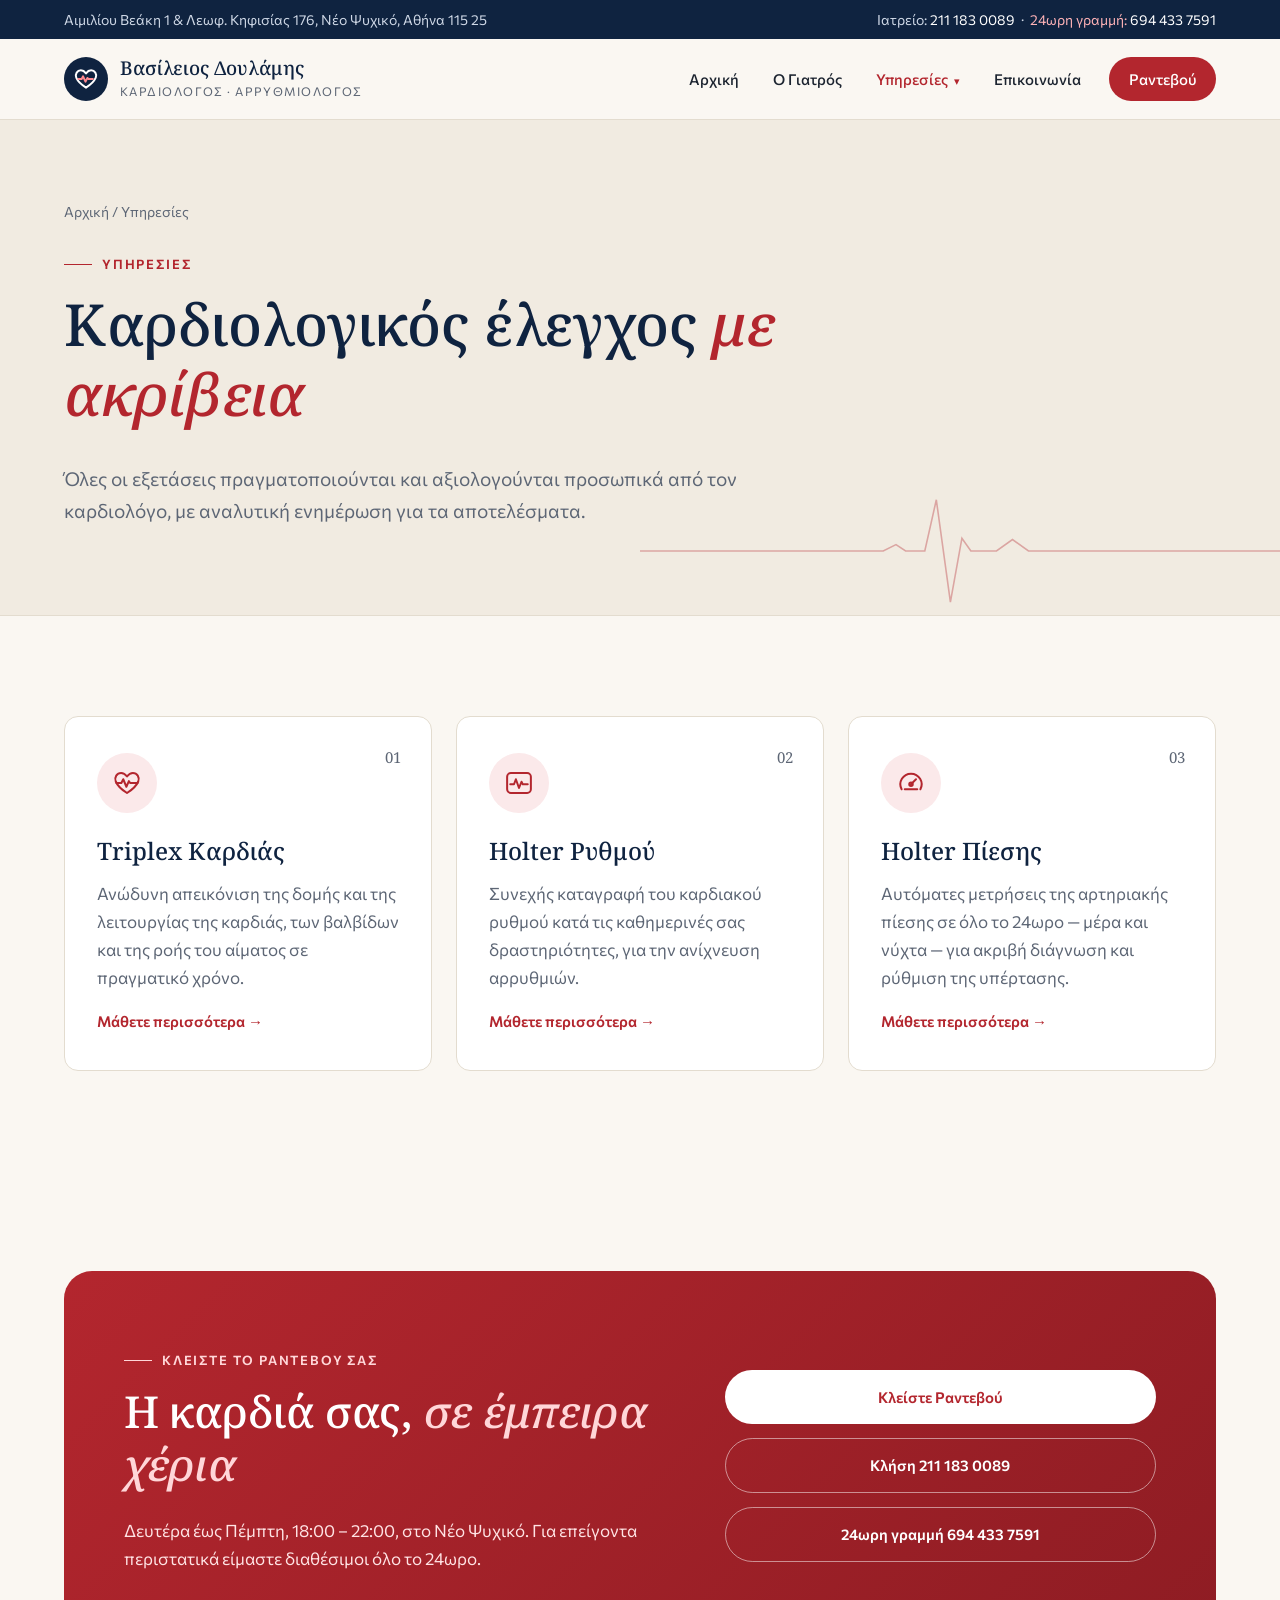
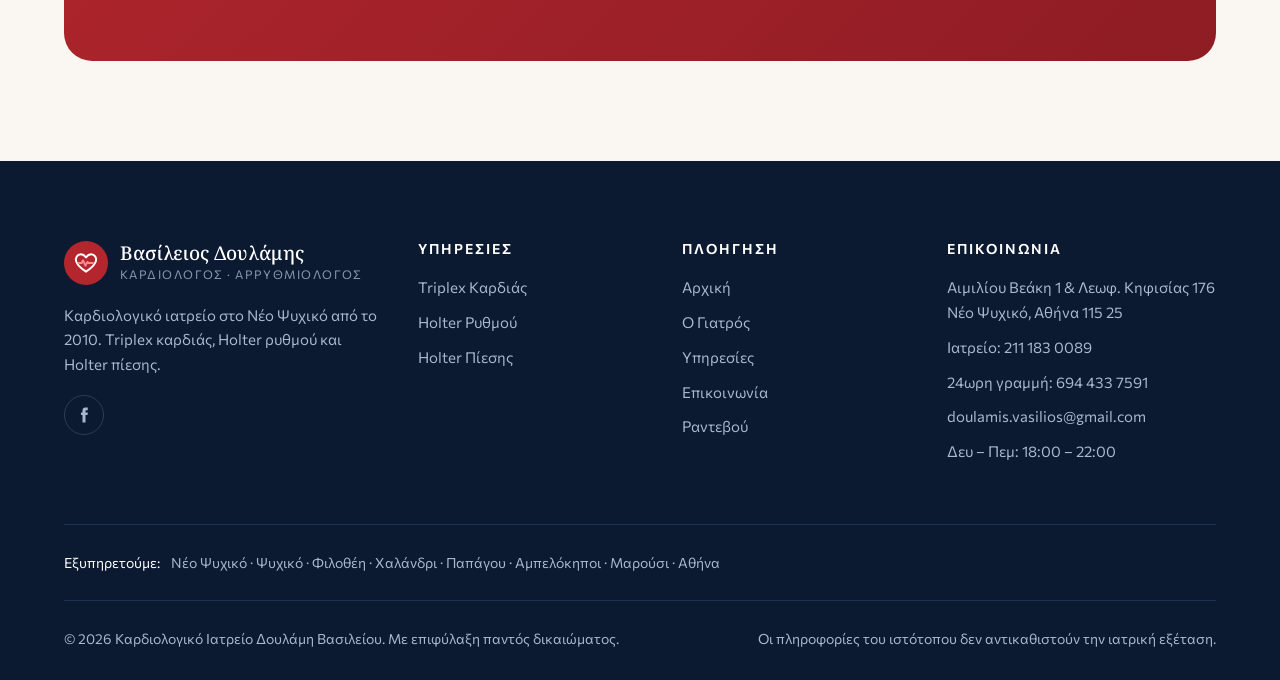
==== ypiresies/index.html @ 488b2be8 "Initial website for Καρδιολογικό Ιατρείο Δουλάμη Βασιλείου Static multi-page site: home, doctor, ser" ====
<!doctype html>
<html lang="el">
<head>
<meta charset="utf-8">
<meta name="viewport" content="width=device-width, initial-scale=1">
<title>Υπηρεσίες | Triplex Καρδιάς, Holter Ρυθμού & Πίεσης – Νέο Ψυχικό</title>
<meta name="description" content="Καρδιολογικές εξετάσεις στο Νέο Ψυχικό: triplex καρδιάς, Holter ρυθμού 24ώρου και Holter αρτηριακής πίεσης.">
<meta property="og:title" content="Υπηρεσίες | Triplex Καρδιάς, Holter Ρυθμού & Πίεσης – Νέο Ψυχικό">
<meta property="og:description" content="Καρδιολογικές εξετάσεις στο Νέο Ψυχικό: triplex καρδιάς, Holter ρυθμού 24ώρου και Holter αρτηριακής πίεσης.">
<meta name="theme-color" content="#0f2340">
<link rel="icon" href="data:image/svg+xml,%3Csvg xmlns='http://www.w3.org/2000/svg' viewBox='0 0 24 24'%3E%3Ccircle cx='12' cy='12' r='12' fill='%230f2340'/%3E%3Cpath d='M12 18s-5.5-3.4-7-7.2C4 8.2 5.7 5.5 8.3 5.5c1.6 0 2.7.9 3.7 2.2 1-1.3 2.1-2.2 3.7-2.2 2.6 0 4.3 2.7 3.3 5.3-1.5 3.8-7 7.2-7 7.2z' fill='%23b3262e'/%3E%3C/svg%3E">
<link rel="preconnect" href="https://fonts.googleapis.com">
<link rel="preconnect" href="https://fonts.gstatic.com" crossorigin>
<link href="https://fonts.googleapis.com/css2?family=Commissioner:wght@400;500;600&family=Noto+Serif:ital,wght@0,400;0,500;1,400;1,500&display=swap" rel="stylesheet">
<link rel="stylesheet" href="../css/style.css">
<script type="application/ld+json">
{"@context":"https://schema.org","@type":"Physician","name":"Καρδιολογικό Ιατρείο Δουλάμη Βασιλείου","medicalSpecialty":"Cardiovascular","telephone":"+302111830089","email":"doulamis.vasilios@gmail.com","address":{"@type":"PostalAddress","streetAddress":"Αιμιλίου Βεάκη 1 & Λεωφ. Κηφισίας 176","addressLocality":"Νέο Ψυχικό","postalCode":"11525","addressCountry":"GR"},"openingHours":"Mo-Th 18:00-22:00"}
</script>
</head><body>
<a class="skip-link" href="#main">Μετάβαση στο περιεχόμενο</a>
<div class="topbar">
  <div class="container">
    <span class="hide-sm">Αιμιλίου Βεάκη 1 & Λεωφ. Κηφισίας 176, Νέο Ψυχικό, Αθήνα 115 25</span>
    <span>Ιατρείο: <a href="tel:+302111830089">211 183 0089</a> &nbsp;·&nbsp; <span class="urgent">24ωρη γραμμή:</span> <a href="tel:+306944337591">694 433 7591</a></span>
  </div>
</div>
<header class="site-header">
  <div class="container">
    <a class="logo" href="../index.html" aria-label="Αρχική">
      <span class="logo-mark"><svg viewBox="0 0 24 24" fill="none" stroke="#fff" stroke-width="1.8" stroke-linecap="round" stroke-linejoin="round"><path d="M12 20s-7-4.4-9-9.2C1.7 7.4 3.9 4 7.3 4c2 0 3.4 1.1 4.7 2.8C13.3 5.1 14.7 4 16.7 4c3.4 0 5.6 3.4 4.3 6.8C19 15.6 12 20 12 20z"/><path d="M5 12h3l1.3-2.5 2.2 5 1.8-3.5 1 1h4" stroke="#ff8a90"/></svg></span>
      <span class="logo-text"><strong>Βασίλειος Δουλάμης</strong><span>Καρδιολόγος · Αρρυθμιολόγος</span></span>
    </a>
    <button class="nav-toggle" aria-label="Μενού" aria-expanded="false" aria-controls="main-nav"><span></span><span></span><span></span></button>
    <nav class="main-nav" id="main-nav" aria-label="Κύριο μενού">
      <ul>
        <li><a href="../index.html">Αρχική</a></li>
        <li><a href="../o-giatros.html">Ο Γιατρός</a></li>
        <li class="has-dropdown"><a href="../ypiresies/index.html" aria-current="page">Υπηρεσίες</a>
          <ul class="dropdown">
<li><a href="../ypiresies/triplex-kardias.html">Triplex Καρδιάς</a></li>
<li><a href="../ypiresies/holter-rythmou.html">Holter Ρυθμού</a></li>
<li><a href="../ypiresies/holter-piesis.html">Holter Πίεσης</a></li>
          </ul>
        </li>
        <li><a href="../epikoinonia.html">Επικοινωνία</a></li>
        <li><a class="nav-cta" href="../epikoinonia.html#booking">Ραντεβού</a></li>
      </ul>
    </nav>
  </div>
</header>
<main id="main">

<section class="page-hero">
  <svg class="ecg-bg" viewBox="0 0 1200 200" preserveAspectRatio="none" aria-hidden="true"><path d="M0 100 H380 l20 -10 l15 10 h30 l18 -80 l22 160 l18 -100 l14 20 h40 l25 -18 l25 18 H1200" fill="none" stroke="#b3262e" stroke-width="2.5"/></svg>
  <div class="container">
    <div class="breadcrumb"><a href="../index.html">Αρχική</a> / Υπηρεσίες</div>
    <span class="eyebrow">Υπηρεσίες</span>
    <h1>Καρδιολογικός έλεγχος <em>με ακρίβεια</em></h1>
    <p>Όλες οι εξετάσεις πραγματοποιούνται και αξιολογούνται προσωπικά από τον καρδιολόγο, με αναλυτική ενημέρωση για τα αποτελέσματα.</p>
  </div>
</section>
<section class="section">
  <div class="container">
    <div class="cards">
      <a class="card reveal" href="../ypiresies/triplex-kardias.html">
        <span class="num">01</span>
        <span class="icon"><svg viewBox="0 0 24 24" fill="none" stroke="#b3262e" stroke-width="1.6" stroke-linecap="round" stroke-linejoin="round"><path d="M12 20s-7-4.4-9-9.2C1.7 7.4 3.9 4 7.3 4c2 0 3.4 1.1 4.7 2.8C13.3 5.1 14.7 4 16.7 4c3.4 0 5.6 3.4 4.3 6.8C19 15.6 12 20 12 20z"/><path d="M3.5 12h4l1.5-3 2.5 6 2-4.5 1 1.5h6"/></svg></span>
        <h3>Triplex Καρδιάς</h3>
        <p>Ανώδυνη απεικόνιση της δομής και της λειτουργίας της καρδιάς, των βαλβίδων και της ροής του αίματος σε πραγματικό χρόνο.</p>
        <span class="more">Μάθετε περισσότερα →</span>
      </a>
      <a class="card reveal" href="../ypiresies/holter-rythmou.html">
        <span class="num">02</span>
        <span class="icon"><svg viewBox="0 0 24 24" fill="none" stroke="#b3262e" stroke-width="1.6" stroke-linecap="round" stroke-linejoin="round"><rect x="2.5" y="4" width="19" height="16" rx="3"/><path d="M5 13h3l1.5-4 2.5 7 2-5 1 2h4"/></svg></span>
        <h3>Holter Ρυθμού</h3>
        <p>Συνεχής καταγραφή του καρδιακού ρυθμού κατά τις καθημερινές σας δραστηριότητες, για την ανίχνευση αρρυθμιών.</p>
        <span class="more">Μάθετε περισσότερα →</span>
      </a>
      <a class="card reveal" href="../ypiresies/holter-piesis.html">
        <span class="num">03</span>
        <span class="icon"><svg viewBox="0 0 24 24" fill="none" stroke="#b3262e" stroke-width="1.6" stroke-linecap="round" stroke-linejoin="round"><path d="M4.5 17a8.5 8.5 0 1 1 15 0"/><path d="M12 13l4-4"/><circle cx="12" cy="13" r="1.4"/><path d="M7 17h10"/></svg></span>
        <h3>Holter Πίεσης</h3>
        <p>Αυτόματες μετρήσεις της αρτηριακής πίεσης σε όλο το 24ωρο — μέρα και νύχτα — για ακριβή διάγνωση και ρύθμιση της υπέρτασης.</p>
        <span class="more">Μάθετε περισσότερα →</span>
      </a>
    </div>
  </div>
</section>

<section class="cta">
  <div class="container">
    <div class="cta-box reveal">
      <div>
        <span class="eyebrow">Κλείστε το ραντεβού σας</span>
        <h2>Η καρδιά σας, <em>σε έμπειρα χέρια</em></h2>
        <p>Δευτέρα έως Πέμπτη, 18:00 – 22:00, στο Νέο Ψυχικό. Για επείγοντα περιστατικά είμαστε διαθέσιμοι όλο το 24ωρο.</p>
      </div>
      <div class="cta-actions">
        <a class="btn btn-primary" href="../epikoinonia.html#booking">Κλείστε Ραντεβού</a>
        <a class="btn btn-light" href="tel:+302111830089">Κλήση 211 183 0089</a>
        <a class="btn btn-light" href="tel:+306944337591">24ωρη γραμμή 694 433 7591</a>
      </div>
    </div>
  </div>
</section>
</main>
<footer class="site-footer">
  <div class="container">
    <div class="footer-grid">
      <div>
        <a class="logo" href="../index.html">
          <span class="logo-mark"><svg viewBox="0 0 24 24" fill="none" stroke="#fff" stroke-width="1.8" stroke-linecap="round" stroke-linejoin="round"><path d="M12 20s-7-4.4-9-9.2C1.7 7.4 3.9 4 7.3 4c2 0 3.4 1.1 4.7 2.8C13.3 5.1 14.7 4 16.7 4c3.4 0 5.6 3.4 4.3 6.8C19 15.6 12 20 12 20z"/><path d="M5 12h3l1.3-2.5 2.2 5 1.8-3.5 1 1h4" stroke="#ff8a90"/></svg></span>
          <span class="logo-text"><strong>Βασίλειος Δουλάμης</strong><span>Καρδιολόγος · Αρρυθμιολόγος</span></span>
        </a>
        <p class="footer-about">Καρδιολογικό ιατρείο στο Νέο Ψυχικό από το 2010. Triplex καρδιάς, Holter ρυθμού και Holter πίεσης.</p>
        <div class="social"><a href="https://www.facebook.com/search/top?q=%CE%94%CE%9F%CE%A5%CE%9B%CE%91%CE%9C%CE%97%CE%A3%20%CE%92%CE%91%CE%A3%CE%99%CE%9B%CE%95%CE%99%CE%9F%CE%A3" target="_blank" rel="noopener" aria-label="Facebook"><svg width="18" height="18" viewBox="0 0 24 24" fill="currentColor"><path d="M14 8.5V6.8c0-.8.5-1 .9-1H17V2h-3c-3.3 0-4 2.4-4 4v2.5H8V12h2v10h4V12h2.7l.4-3.5H14z"/></svg></a></div>
      </div>
      <div>
        <h4>Υπηρεσίες</h4>
        <ul><li><a href="../ypiresies/triplex-kardias.html">Triplex Καρδιάς</a></li>
<li><a href="../ypiresies/holter-rythmou.html">Holter Ρυθμού</a></li>
<li><a href="../ypiresies/holter-piesis.html">Holter Πίεσης</a></li></ul>
      </div>
      <div>
        <h4>Πλοήγηση</h4>
        <ul>
          <li><a href="../index.html">Αρχική</a></li>
          <li><a href="../o-giatros.html">Ο Γιατρός</a></li>
          <li><a href="../ypiresies/index.html">Υπηρεσίες</a></li>
          <li><a href="../epikoinonia.html">Επικοινωνία</a></li>
          <li><a href="../epikoinonia.html#booking">Ραντεβού</a></li>
        </ul>
      </div>
      <div>
        <h4>Επικοινωνία</h4>
        <ul>
          <li>Αιμιλίου Βεάκη 1 & Λεωφ. Κηφισίας 176<br>Νέο Ψυχικό, Αθήνα 115 25</li>
          <li><a href="tel:+302111830089">Ιατρείο: 211 183 0089</a></li>
          <li><a href="tel:+306944337591">24ωρη γραμμή: 694 433 7591</a></li>
          <li><a href="mailto:doulamis.vasilios@gmail.com">doulamis.vasilios@gmail.com</a></li>
          <li>Δευ – Πεμ: 18:00 – 22:00</li>
        </ul>
      </div>
    </div>
    <div class="areas"><span>Εξυπηρετούμε:</span> Νέο Ψυχικό · Ψυχικό · Φιλοθέη · Χαλάνδρι · Παπάγου · Αμπελόκηποι · Μαρούσι · Αθήνα</div>
    <div class="footer-bottom">
      <span>© <span data-year>2026</span> Καρδιολογικό Ιατρείο Δουλάμη Βασιλείου. Με επιφύλαξη παντός δικαιώματος.</span>
      <span>Οι πληροφορίες του ιστότοπου δεν αντικαθιστούν την ιατρική εξέταση.</span>
    </div>
  </div>
</footer>
<a class="fab-call" href="tel:+302111830089" aria-label="Κλήση στο ιατρείο"><svg width="20" height="20" viewBox="0 0 24 24" fill="none" stroke="#ffffff" stroke-width="1.8" stroke-linecap="round" stroke-linejoin="round"><path d="M22 16.9v3a2 2 0 0 1-2.2 2 19.8 19.8 0 0 1-8.6-3.1 19.5 19.5 0 0 1-6-6A19.8 19.8 0 0 1 2.1 4.2 2 2 0 0 1 4.1 2h3a2 2 0 0 1 2 1.7c.1 1 .4 1.9.7 2.8a2 2 0 0 1-.5 2.1L8 9.9a16 16 0 0 0 6 6l1.3-1.3a2 2 0 0 1 2.1-.4c.9.3 1.8.6 2.8.7a2 2 0 0 1 1.7 2z"/></svg></a>
<script src="../js/main.js"></script>
</body>
</html>
---- css/style.css ----
/* ===== Καρδιολογικό Ιατρείο Δουλάμη Βασιλείου ===== */
:root {
  --navy: #0f2340;
  --navy-2: #1a3358;
  --red: #b3262e;
  --red-dark: #8e1c23;
  --cream: #faf7f2;
  --sand: #f1ebe1;
  --ink: #1c2430;
  --muted: #5d6675;
  --line: #e3dccf;
  --white: #ffffff;
  --radius: 14px;
  --shadow: 0 10px 30px rgba(15, 35, 64, .08);
  --serif: "Noto Serif", Georgia, serif;
  --sans: "Commissioner", "Helvetica Neue", Arial, sans-serif;
  --max: 1200px;
}

*, *::before, *::after { box-sizing: border-box; }
html { scroll-behavior: smooth; }
body {
  margin: 0;
  font-family: var(--sans);
  font-size: 17px;
  line-height: 1.65;
  color: var(--ink);
  background: var(--cream);
  -webkit-font-smoothing: antialiased;
}
img { max-width: 100%; display: block; }
a { color: inherit; }
h1, h2, h3, h4 { font-family: var(--serif); font-weight: 500; line-height: 1.2; margin: 0 0 .6em; color: var(--navy); }
h1 em, h2 em, h3 em { color: var(--red); font-style: italic; }
p { margin: 0 0 1em; }

.container { width: 100%; max-width: var(--max); margin: 0 auto; padding: 0 24px; }
.skip-link { position: absolute; left: -999px; top: 0; background: var(--navy); color: #fff; padding: 10px 16px; z-index: 1000; }
.skip-link:focus { left: 10px; top: 10px; }

.eyebrow {
  display: inline-flex; align-items: center; gap: 10px;
  font-size: 13px; letter-spacing: .14em; text-transform: uppercase;
  color: var(--red); font-weight: 600; margin-bottom: 14px;
}
.eyebrow::before { content: ""; width: 28px; height: 1px; background: currentColor; }

/* ===== Buttons ===== */
.btn {
  display: inline-flex; align-items: center; justify-content: center; gap: 8px;
  padding: 14px 26px; border-radius: 999px; font-weight: 600; font-size: 15px;
  text-decoration: none; border: 1.5px solid transparent; cursor: pointer;
  transition: background .2s, color .2s, border-color .2s, transform .2s;
  font-family: var(--sans);
}
.btn:hover { transform: translateY(-2px); }
.btn-primary { background: var(--red); color: #fff; }
.btn-primary:hover { background: var(--red-dark); }
.btn-outline { border-color: var(--navy); color: var(--navy); background: transparent; }
.btn-outline:hover { background: var(--navy); color: #fff; }
.btn-light { border-color: rgba(255,255,255,.5); color: #fff; }
.btn-light:hover { background: #fff; color: var(--navy); }

/* ===== Header ===== */
.topbar { background: var(--navy); color: #cfd8e6; font-size: 14px; }
.topbar .container { display: flex; justify-content: space-between; gap: 16px; padding-top: 8px; padding-bottom: 8px; flex-wrap: wrap; }
.topbar a { text-decoration: none; color: #fff; }
.topbar .urgent { color: #ffb3b7; }

.site-header {
  position: sticky; top: 0; z-index: 100;
  background: rgba(250, 247, 242, .94);
  backdrop-filter: blur(10px);
  border-bottom: 1px solid var(--line);
}
.site-header .container { display: flex; align-items: center; justify-content: space-between; height: 80px; }
.logo { display: flex; align-items: center; gap: 12px; text-decoration: none; }
.logo-mark {
  width: 44px; height: 44px; border-radius: 50%;
  background: var(--navy); display: grid; place-items: center; flex-shrink: 0;
}
.logo-mark svg { width: 26px; height: 26px; }
.logo-text { line-height: 1.15; }
.logo-text strong { display: block; font-family: var(--serif); font-weight: 500; font-size: 19px; color: var(--navy); }
.logo-text span { font-size: 12px; letter-spacing: .12em; text-transform: uppercase; color: var(--muted); }

.main-nav ul { list-style: none; margin: 0; padding: 0; display: flex; align-items: center; gap: 6px; }
.main-nav a {
  display: block; padding: 10px 14px; text-decoration: none; font-weight: 500; font-size: 15px;
  color: var(--ink); border-radius: 8px;
}
.main-nav a:hover, .main-nav a[aria-current="page"] { color: var(--red); }
.main-nav .nav-cta { background: var(--red); color: #fff; border-radius: 999px; padding: 10px 20px; margin-left: 8px; }
.main-nav .nav-cta:hover { background: var(--red-dark); color: #fff; }

.has-dropdown { position: relative; }
.has-dropdown > a::after { content: "▾"; font-size: 11px; margin-left: 6px; }
.dropdown {
  position: absolute; top: 100%; left: 0; min-width: 270px;
  background: #fff; border: 1px solid var(--line); border-radius: var(--radius);
  box-shadow: var(--shadow); padding: 8px !important;
  display: block !important;
  opacity: 0; visibility: hidden; transform: translateY(8px);
  transition: opacity .2s, transform .2s, visibility .2s;
}
.has-dropdown:hover .dropdown, .has-dropdown:focus-within .dropdown { opacity: 1; visibility: visible; transform: none; }
.dropdown a { padding: 10px 14px; }
.dropdown a:hover { background: var(--sand); }

.nav-toggle { display: none; background: none; border: 0; padding: 8px; cursor: pointer; }
.nav-toggle span { display: block; width: 26px; height: 2px; background: var(--navy); margin: 6px 0; transition: transform .25s, opacity .25s; }
.nav-open .nav-toggle span:nth-child(1) { transform: translateY(8px) rotate(45deg); }
.nav-open .nav-toggle span:nth-child(2) { opacity: 0; }
.nav-open .nav-toggle span:nth-child(3) { transform: translateY(-8px) rotate(-45deg); }

/* ===== Hero ===== */
.hero { position: relative; padding: 90px 0 100px; overflow: hidden; }
.hero .container { display: grid; grid-template-columns: 1.1fr .9fr; gap: 60px; align-items: center; }
.hero h1 { font-size: clamp(38px, 5.2vw, 64px); }
.hero .lead { font-size: 19px; color: var(--muted); max-width: 540px; margin-bottom: 32px; }
.hero-actions { display: flex; gap: 14px; flex-wrap: wrap; }
.hero-stats { display: flex; gap: 40px; margin-top: 48px; padding-top: 28px; border-top: 1px solid var(--line); flex-wrap: wrap; }
.hero-stats strong { display: block; font-family: var(--serif); font-size: 34px; color: var(--navy); font-weight: 500; }
.hero-stats span { font-size: 14px; color: var(--muted); }
.hero-visual { position: relative; }
.hero-visual .ecg-bg { position: absolute; left: -40%; right: -20%; top: 50%; transform: translateY(-50%); opacity: .5; z-index: 0; }

/* Photo placeholder (until real photos arrive) */
.photo {
  position: relative; z-index: 1;
  aspect-ratio: 4 / 5; border-radius: 200px 200px var(--radius) var(--radius);
  background: linear-gradient(160deg, var(--navy-2), var(--navy));
  display: grid; place-items: center; overflow: hidden; box-shadow: var(--shadow);
}
.photo img { width: 100%; height: 100%; object-fit: cover; }
.photo .monogram { font-family: var(--serif); font-size: 96px; color: rgba(255,255,255,.9); font-style: italic; }
.photo .ph-note { position: absolute; bottom: 18px; left: 0; right: 0; text-align: center; font-size: 12px; color: rgba(255,255,255,.55); letter-spacing: .1em; text-transform: uppercase; }
.photo-badge {
  position: absolute; z-index: 2; bottom: 30px; left: -30px;
  background: #fff; border-radius: var(--radius); padding: 16px 20px; box-shadow: var(--shadow);
  display: flex; gap: 12px; align-items: center; max-width: 260px;
}
.photo-badge .dot { width: 42px; height: 42px; border-radius: 50%; background: #fbe9ea; display: grid; place-items: center; flex-shrink: 0; }
.photo-badge strong { display: block; font-size: 15px; color: var(--navy); }
.photo-badge span { font-size: 13px; color: var(--muted); }

/* ===== Ticker ===== */
.ticker { background: var(--navy); color: #fff; overflow: hidden; padding: 18px 0; }
.ticker-track { display: flex; gap: 48px; width: max-content; animation: ticker 35s linear infinite; }
.ticker-track span { font-family: var(--serif); font-style: italic; font-size: 20px; white-space: nowrap; display: flex; align-items: center; gap: 48px; }
.ticker-track span::after { content: "♥"; color: var(--red); font-style: normal; font-size: 14px; }
@keyframes ticker { to { transform: translateX(-50%); } }

/* ===== Sections ===== */
.section { padding: 100px 0; }
.section-alt { background: var(--sand); }
.section-head { max-width: 680px; margin-bottom: 56px; }
.section-head.center { text-align: center; margin-left: auto; margin-right: auto; }
.section-head.center .eyebrow::after { content: ""; width: 28px; height: 1px; background: currentColor; }
.section-head h2 { font-size: clamp(30px, 3.6vw, 46px); }
.section-head p { color: var(--muted); font-size: 18px; }

/* About split */
.split { display: grid; grid-template-columns: .85fr 1.15fr; gap: 70px; align-items: center; }
.split .photo { aspect-ratio: 4/5; border-radius: var(--radius); }
.split h2 { font-size: clamp(30px, 3.6vw, 46px); }
.checklist { list-style: none; padding: 0; margin: 24px 0 32px; }
.checklist li { position: relative; padding-left: 34px; margin-bottom: 14px; }
.checklist li::before {
  content: ""; position: absolute; left: 0; top: 5px; width: 20px; height: 20px; border-radius: 50%;
  background: var(--red) url("data:image/svg+xml,%3Csvg xmlns='http://www.w3.org/2000/svg' viewBox='0 0 24 24' fill='none' stroke='white' stroke-width='3'%3E%3Cpath d='M5 12l5 5 9-10'/%3E%3C/svg%3E") center/12px no-repeat;
}
.link-arrow { color: var(--red); font-weight: 600; text-decoration: none; }
.link-arrow:hover { text-decoration: underline; }

/* Services cards */
.cards { display: grid; grid-template-columns: repeat(3, 1fr); gap: 24px; }
.card {
  position: relative; background: #fff; border: 1px solid var(--line); border-radius: var(--radius);
  padding: 36px 32px; text-decoration: none; display: flex; flex-direction: column;
  transition: transform .25s, box-shadow .25s, border-color .25s;
}
.card:hover { transform: translateY(-6px); box-shadow: var(--shadow); border-color: transparent; }
.card .num { position: absolute; top: 28px; right: 30px; font-family: var(--serif); font-size: 15px; color: var(--muted); }
.card .icon { width: 60px; height: 60px; border-radius: 50%; background: #fbe9ea; display: grid; place-items: center; margin-bottom: 24px; }
.card .icon svg { width: 30px; height: 30px; }
.card h3 { font-size: 24px; }
.card p { color: var(--muted); flex: 1; }
.card .more { color: var(--red); font-weight: 600; font-size: 15px; }

/* Quote */
.quote { background: var(--navy); color: #fff; text-align: center; padding: 110px 0; position: relative; overflow: hidden; }
.quote .ecg-bg { position: absolute; left: 0; right: 0; top: 50%; transform: translateY(-50%); opacity: .12; }
.quote blockquote { position: relative; margin: 0 auto; max-width: 860px; font-family: var(--serif); font-size: clamp(24px, 3vw, 36px); line-height: 1.45; font-style: italic; }
.quote blockquote::before { content: "“"; display: block; font-size: 90px; line-height: .6; color: var(--red); margin-bottom: 20px; }
.quote cite { display: block; margin-top: 28px; font-style: normal; font-family: var(--sans); font-size: 15px; letter-spacing: .12em; text-transform: uppercase; color: #aab7cc; }

/* Info strip */
.info-grid { display: grid; grid-template-columns: repeat(3, 1fr); gap: 24px; }
.info-box { background: #fff; border-radius: var(--radius); padding: 30px; border: 1px solid var(--line); }
.info-box h3 { font-size: 20px; display: flex; align-items: center; gap: 10px; }
.info-box p, .info-box a { color: var(--muted); text-decoration: none; }
.info-box a:hover { color: var(--red); }
.info-box .big { font-size: 22px; font-weight: 600; color: var(--navy); display: block; }

/* CTA */
.cta { padding: 100px 0; }
.cta-box {
  background: linear-gradient(135deg, var(--red), var(--red-dark)); color: #fff;
  border-radius: 28px; padding: 70px 60px; display: grid; grid-template-columns: 1.3fr 1fr; gap: 40px; align-items: center;
}
.cta-box h2 { color: #fff; font-size: clamp(30px, 3.6vw, 44px); }
.cta-box h2 em { color: #ffd6d8; }
.cta-box p { color: #ffe3e4; }
.cta-box .eyebrow { color: #ffd6d8; }
.cta-actions { display: flex; flex-direction: column; gap: 14px; }
.cta-actions .btn-primary { background: #fff; color: var(--red); }
.cta-actions .btn-primary:hover { background: var(--navy); color: #fff; }

/* Page header (inner pages) */
.page-hero { padding: 80px 0 70px; background: var(--sand); border-bottom: 1px solid var(--line); position: relative; overflow: hidden; }
.page-hero h1 { font-size: clamp(36px, 4.6vw, 58px); max-width: 820px; }
.page-hero p { font-size: 19px; color: var(--muted); max-width: 680px; }
.page-hero .ecg-bg { position: absolute; right: -10%; bottom: 0; width: 60%; opacity: .35; }
.breadcrumb { font-size: 14px; color: var(--muted); margin-bottom: 22px; }
.breadcrumb a { text-decoration: none; color: var(--muted); }
.breadcrumb a:hover { color: var(--red); }

/* Timeline (CV) */
.timeline { list-style: none; padding: 0; margin: 0; position: relative; }
.timeline::before { content: ""; position: absolute; left: 90px; top: 8px; bottom: 8px; width: 1px; background: var(--line); }
.timeline li { display: grid; grid-template-columns: 90px 1fr; gap: 40px; padding-bottom: 36px; position: relative; }
.timeline li::before { content: ""; position: absolute; left: 85px; top: 8px; width: 11px; height: 11px; border-radius: 50%; background: var(--red); box-shadow: 0 0 0 5px var(--cream); }
.timeline .year { font-family: var(--serif); font-size: 22px; color: var(--navy); }
.timeline h3 { font-size: 21px; margin-bottom: 4px; }
.timeline p { color: var(--muted); margin: 0; }

/* Article / service detail */
.detail { display: grid; grid-template-columns: 1fr 340px; gap: 60px; align-items: start; }
.prose h2 { font-size: 30px; margin-top: 1.4em; }
.prose h2:first-child { margin-top: 0; }
.prose ul { padding-left: 20px; }
.prose li { margin-bottom: 8px; }
.prose p, .prose li { color: #384252; }
.aside { position: sticky; top: 110px; display: flex; flex-direction: column; gap: 20px; }
.aside-box { background: #fff; border: 1px solid var(--line); border-radius: var(--radius); padding: 28px; }
.aside-box.dark { background: var(--navy); color: #fff; border: 0; }
.aside-box.dark h3 { color: #fff; }
.aside-box.dark p { color: #c7d1e0; }
.aside-box h3 { font-size: 20px; }
.aside-box ul { list-style: none; padding: 0; margin: 0; }
.aside-box li a { display: block; padding: 10px 0; border-bottom: 1px solid var(--line); text-decoration: none; }
.aside-box li:last-child a { border-bottom: 0; }
.aside-box li a:hover, .aside-box li a[aria-current="page"] { color: var(--red); }
.aside-box .btn { width: 100%; margin-top: 8px; }

.faq details { background: #fff; border: 1px solid var(--line); border-radius: var(--radius); padding: 20px 24px; margin-bottom: 12px; }
.faq summary { cursor: pointer; font-weight: 600; color: var(--navy); list-style: none; display: flex; justify-content: space-between; gap: 16px; }
.faq summary::-webkit-details-marker { display: none; }
.faq summary::after { content: "+"; color: var(--red); font-size: 22px; line-height: 1; }
.faq details[open] summary::after { content: "−"; }
.faq details p { margin: 14px 0 0; color: var(--muted); }

/* Contact */
.contact-grid { display: grid; grid-template-columns: 1fr 1.1fr; gap: 50px; align-items: start; }
.contact-list { list-style: none; padding: 0; margin: 0 0 30px; }
.contact-list li { display: flex; gap: 16px; padding: 20px 0; border-bottom: 1px solid var(--line); }
.contact-list .ic { width: 46px; height: 46px; border-radius: 50%; background: #fbe9ea; display: grid; place-items: center; flex-shrink: 0; }
.contact-list strong { display: block; color: var(--navy); }
.contact-list a { text-decoration: none; color: var(--muted); }
.contact-list a:hover { color: var(--red); }
.contact-list span { color: var(--muted); }
.hours { width: 100%; border-collapse: collapse; }
.hours td { padding: 8px 0; border-bottom: 1px dashed var(--line); }
.hours td:last-child { text-align: right; font-weight: 600; color: var(--navy); }
.hours tr.closed td:last-child { color: var(--muted); font-weight: 400; }

.form { background: #fff; border-radius: 20px; padding: 40px; box-shadow: var(--shadow); }
.form h2 { font-size: 30px; }
.form-row { display: grid; grid-template-columns: 1fr 1fr; gap: 16px; }
.field { margin-bottom: 18px; }
.field label { display: block; font-size: 14px; font-weight: 600; margin-bottom: 6px; color: var(--navy); }
.field input, .field select, .field textarea {
  width: 100%; padding: 13px 16px; border: 1px solid var(--line); border-radius: 10px;
  font: inherit; font-size: 16px; background: var(--cream); color: var(--ink);
}
.field input:focus, .field select:focus, .field textarea:focus { outline: 2px solid var(--red); outline-offset: 1px; border-color: transparent; }
.form small { display: block; color: var(--muted); margin-top: 12px; font-size: 13px; }
.map { border-radius: var(--radius); overflow: hidden; border: 1px solid var(--line); margin-top: 60px; }
.map iframe { width: 100%; height: 420px; border: 0; display: block; }

/* ===== Footer ===== */
.site-footer { background: #0b1a30; color: #aab7cc; padding: 80px 0 30px; font-size: 15px; }
.footer-grid { display: grid; grid-template-columns: 1.4fr 1fr 1fr 1.2fr; gap: 40px; }
.site-footer h4 { color: #fff; font-family: var(--sans); font-size: 14px; letter-spacing: .14em; text-transform: uppercase; font-weight: 600; margin-bottom: 18px; }
.site-footer ul { list-style: none; padding: 0; margin: 0; }
.site-footer li { margin-bottom: 10px; }
.site-footer a { text-decoration: none; color: #aab7cc; }
.site-footer a:hover { color: #fff; }
.site-footer .logo-text strong { color: #fff; }
.site-footer .logo-text span { color: #8796ad; }
.site-footer .logo-mark { background: var(--red); }
.footer-about { margin-top: 18px; max-width: 320px; }
.social { display: flex; gap: 10px; margin-top: 18px; }
.social a { width: 40px; height: 40px; border-radius: 50%; border: 1px solid #2a3c58; display: grid; place-items: center; }
.social a:hover { background: var(--red); border-color: var(--red); }
.areas { margin-top: 50px; padding-top: 26px; border-top: 1px solid #1f3150; font-size: 14px; }
.areas span { color: #fff; margin-right: 8px; }
.footer-bottom { margin-top: 26px; padding-top: 26px; border-top: 1px solid #1f3150; display: flex; justify-content: space-between; gap: 16px; flex-wrap: wrap; font-size: 14px; }

/* Floating call button (mobile) */
.fab-call {
  position: fixed; right: 18px; bottom: 18px; z-index: 90;
  width: 58px; height: 58px; border-radius: 50%; background: var(--red);
  display: none; place-items: center; box-shadow: 0 8px 24px rgba(179,38,46,.4);
}

/* Reveal animation */
.reveal { opacity: 0; transform: translateY(24px); transition: opacity .7s ease, transform .7s ease; }
.reveal.visible { opacity: 1; transform: none; }
@media (prefers-reduced-motion: reduce) {
  .reveal { opacity: 1; transform: none; }
  .ticker-track { animation: none; }
}

/* ===== Responsive ===== */
@media (max-width: 1024px) {
  .cards, .info-grid { grid-template-columns: repeat(2, 1fr); }
  .footer-grid { grid-template-columns: 1fr 1fr; }
  .detail { grid-template-columns: 1fr; }
  .aside { position: static; }
}
@media (max-width: 900px) {
  .nav-toggle { display: block; }
  .main-nav {
    position: fixed; inset: 80px 0 0 0; background: var(--cream);
    padding: 20px 24px; overflow-y: auto;
    transform: translateX(100%); transition: transform .3s ease;
  }
  .nav-open .main-nav { transform: none; }
  .main-nav ul { flex-direction: column; align-items: stretch; gap: 0; }
  .main-nav a { padding: 16px 4px; font-size: 18px; border-bottom: 1px solid var(--line); border-radius: 0; }
  .main-nav .nav-cta { margin: 20px 0 0; text-align: center; border-bottom: 0; border-radius: 999px; }
  .dropdown { position: static; opacity: 1; visibility: visible; transform: none; box-shadow: none; border: 0; padding: 0 0 0 16px !important; background: transparent; min-width: 0; }
  .dropdown a { font-size: 16px; }
  .has-dropdown > a::after { content: ""; }
  .hero .container, .split, .contact-grid, .cta-box { grid-template-columns: 1fr; }
  .hero { padding: 60px 0 70px; }
  .hero-visual { max-width: 420px; margin: 0 auto; width: 100%; }
  .photo-badge { left: 0; }
  .fab-call { display: grid; }
  .topbar .hide-sm { display: none; }
}
@media (max-width: 640px) {
  body { font-size: 16px; }
  .container { padding: 0 16px; }
  .section, .cta { padding: 70px 0; }
  .cards, .info-grid, .footer-grid, .form-row { grid-template-columns: 1fr; }
  .cta-box { padding: 44px 28px; border-radius: 20px; }
  .form { padding: 28px 22px; }
  .timeline::before { left: 6px; }
  .timeline li { grid-template-columns: 1fr; gap: 4px; padding-left: 30px; }
  .timeline li::before { left: 1px; }
  .logo-text strong { font-size: 16px; }
  .logo-text span { font-size: 10px; }
  .hero-stats { gap: 24px; }
}
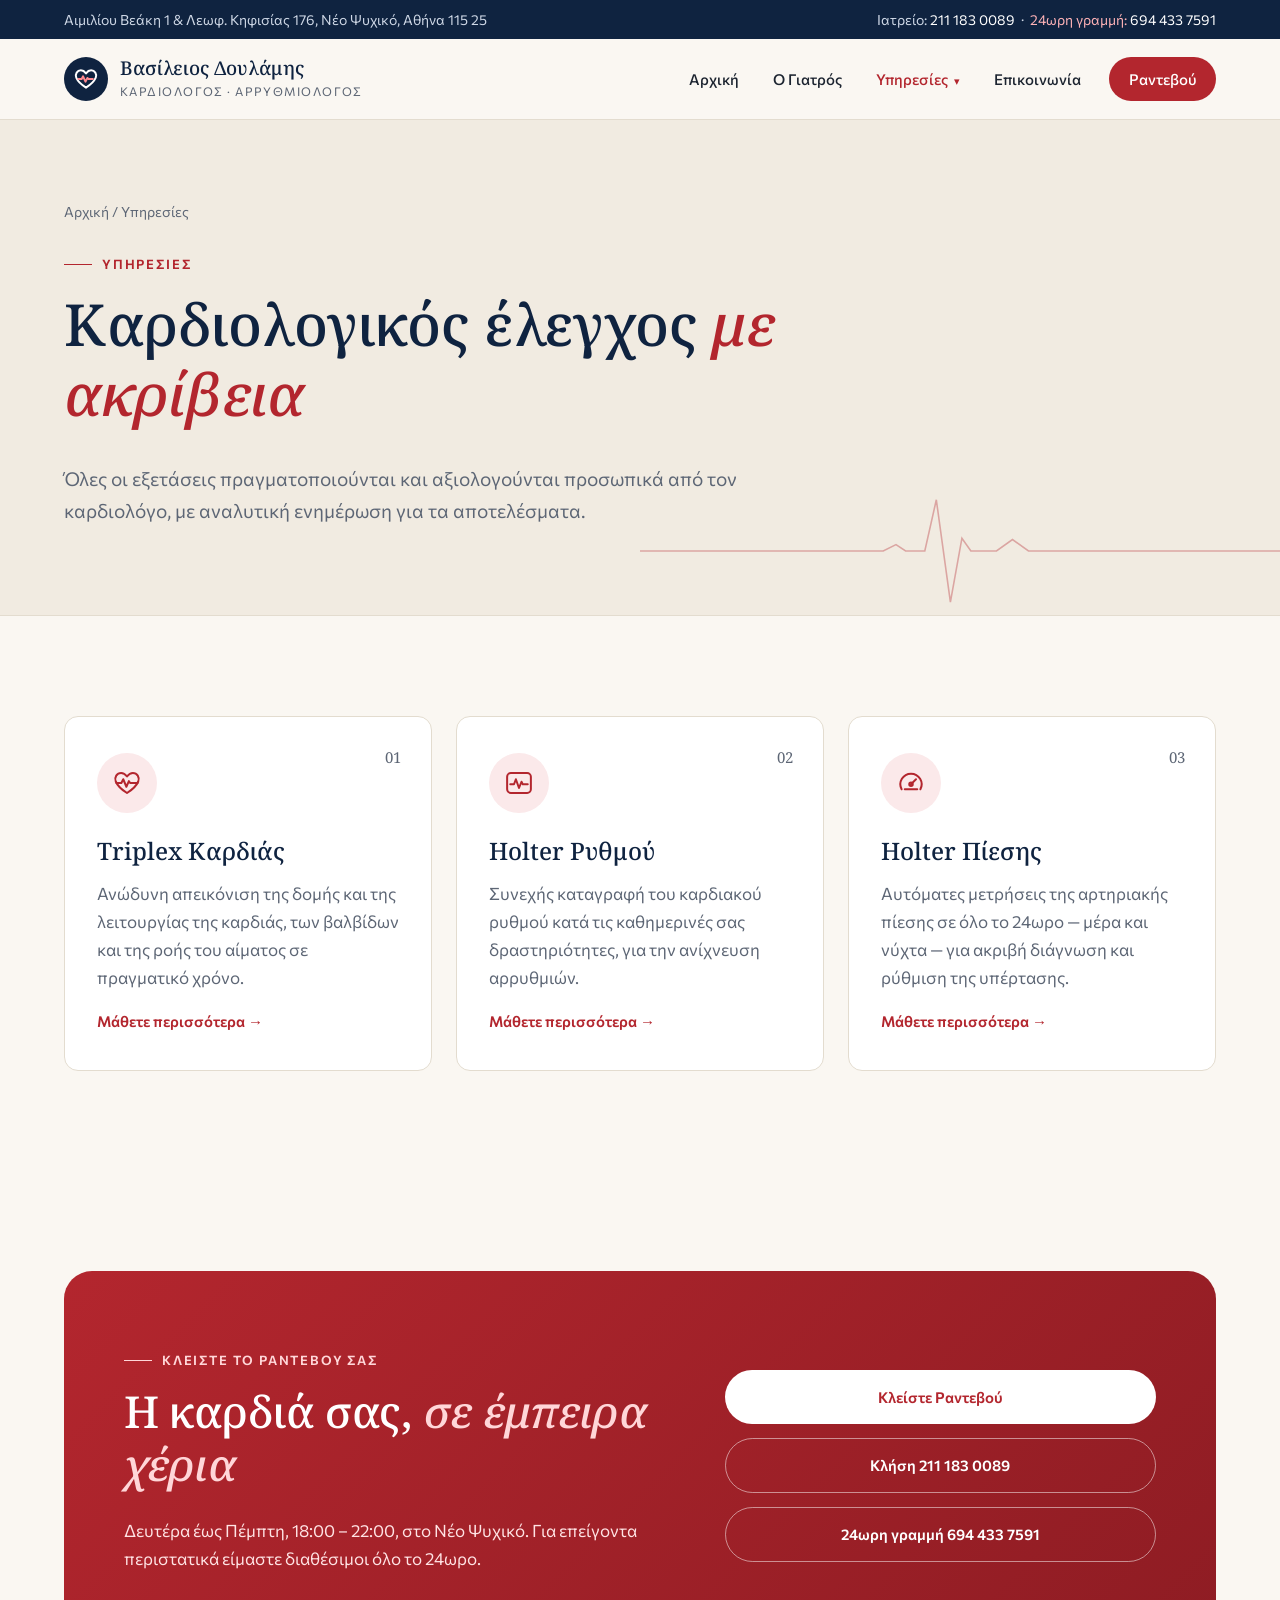
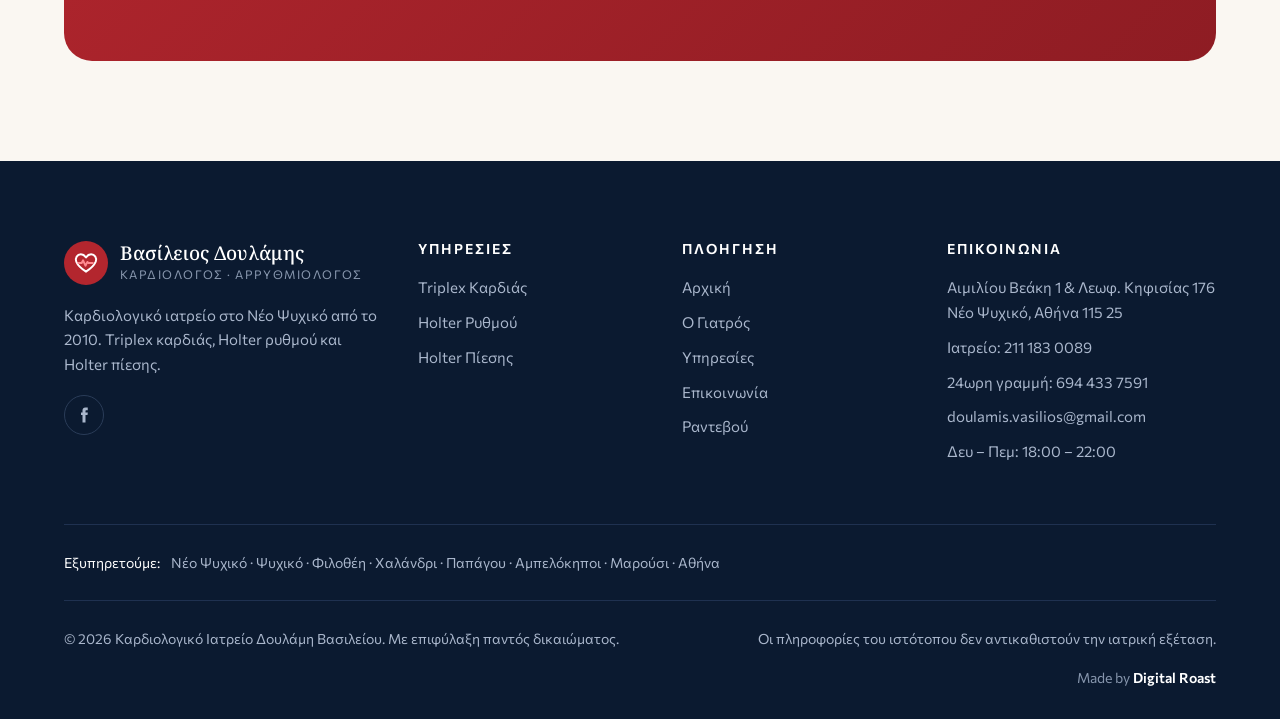
==== commit be90c643: "Add 'Made by Digital Roast' credit to footer Co-Authored-By: Claude Opus 5.5 <noreply@anthropic.com>" ====
--- a/ypiresies/index.html
+++ b/ypiresies/index.html
@@ -146,6 +146,7 @@
     <div class="footer-bottom">
       <span>© <span data-year>2026</span> Καρδιολογικό Ιατρείο Δουλάμη Βασιλείου. Με επιφύλαξη παντός δικαιώματος.</span>
       <span>Οι πληροφορίες του ιστότοπου δεν αντικαθιστούν την ιατρική εξέταση.</span>
+      <a class="credit" href="https://digitalroast.gr" target="_blank" rel="noopener">Made by <strong>Digital Roast</strong></a>
     </div>
   </div>
 </footer>
--- a/css/style.css
+++ b/css/style.css
@@ -365,3 +365,6 @@
   .logo-text span { font-size: 10px; }
   .hero-stats { gap: 24px; }
 }
+.footer-bottom .credit { margin-left: auto; color: #8796ad; }
+.footer-bottom .credit strong { color: #fff; font-weight: 600; }
+.footer-bottom .credit:hover strong { color: var(--red); }
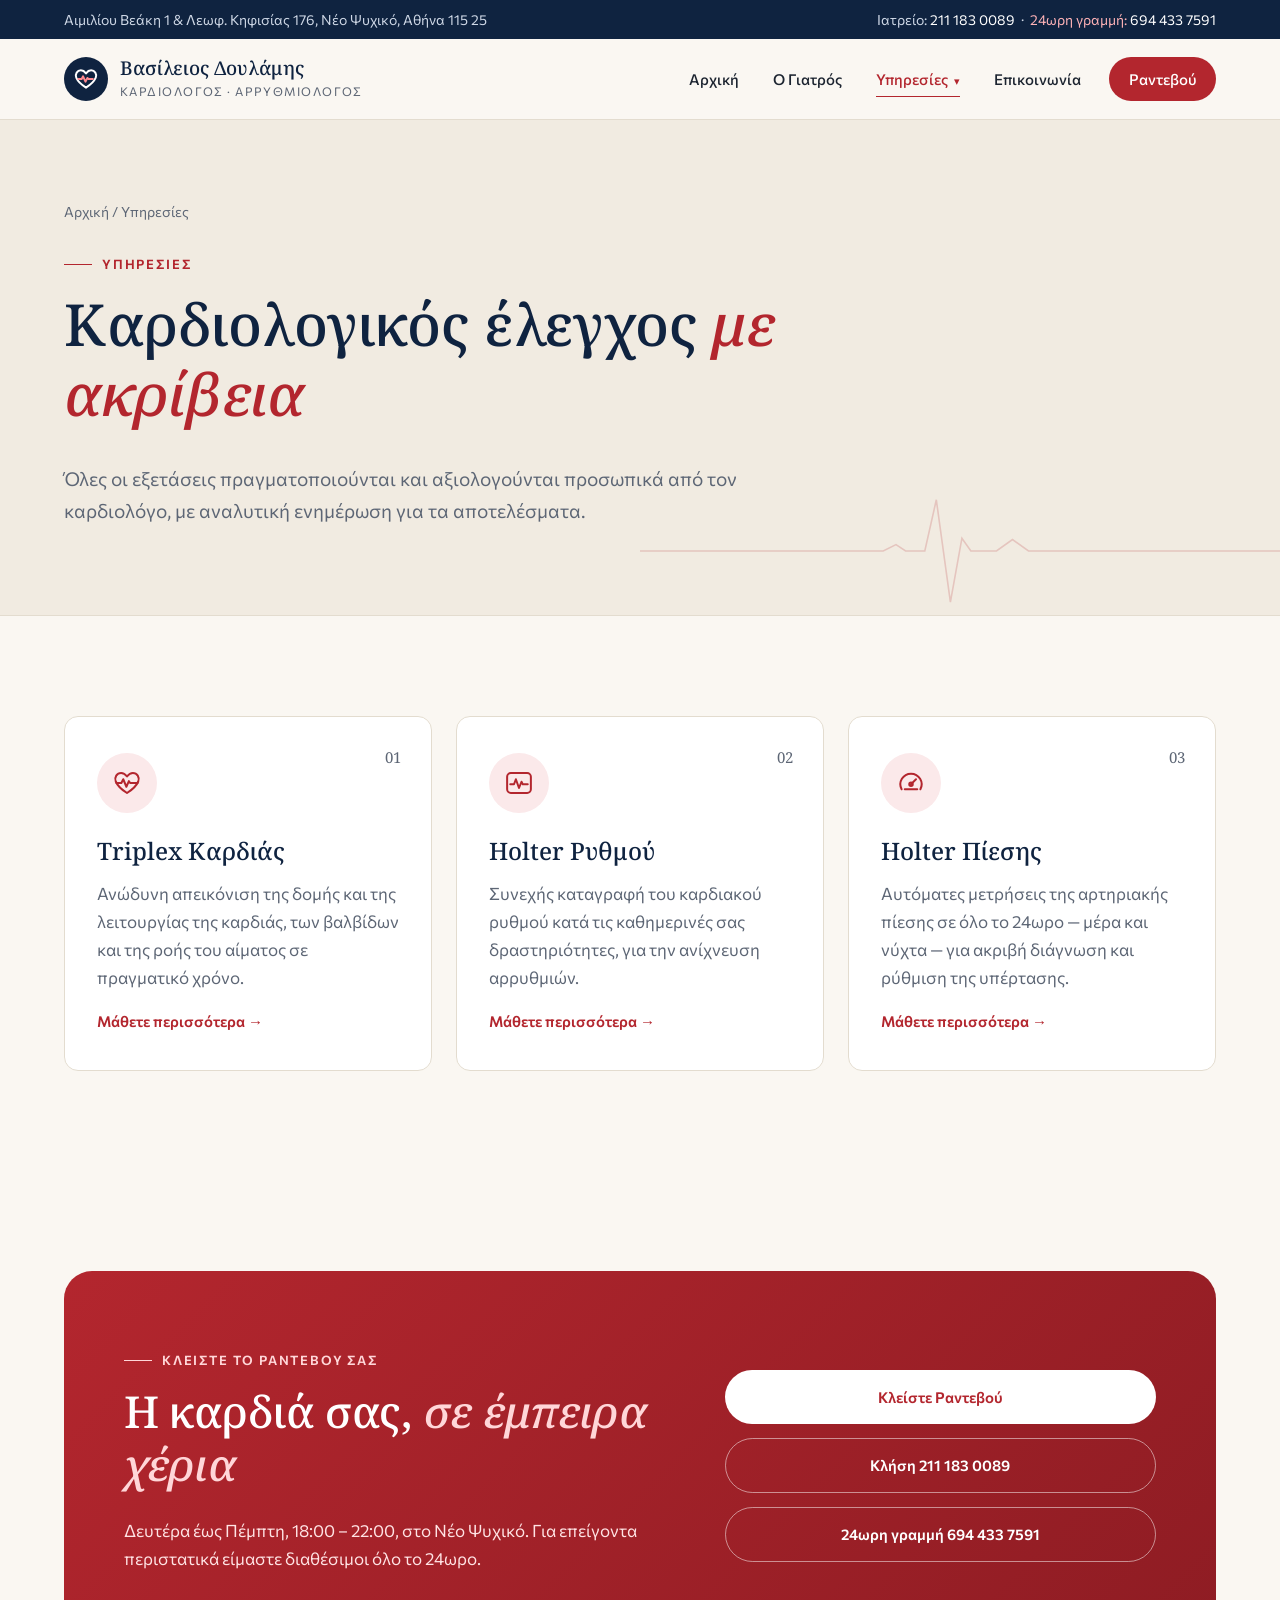
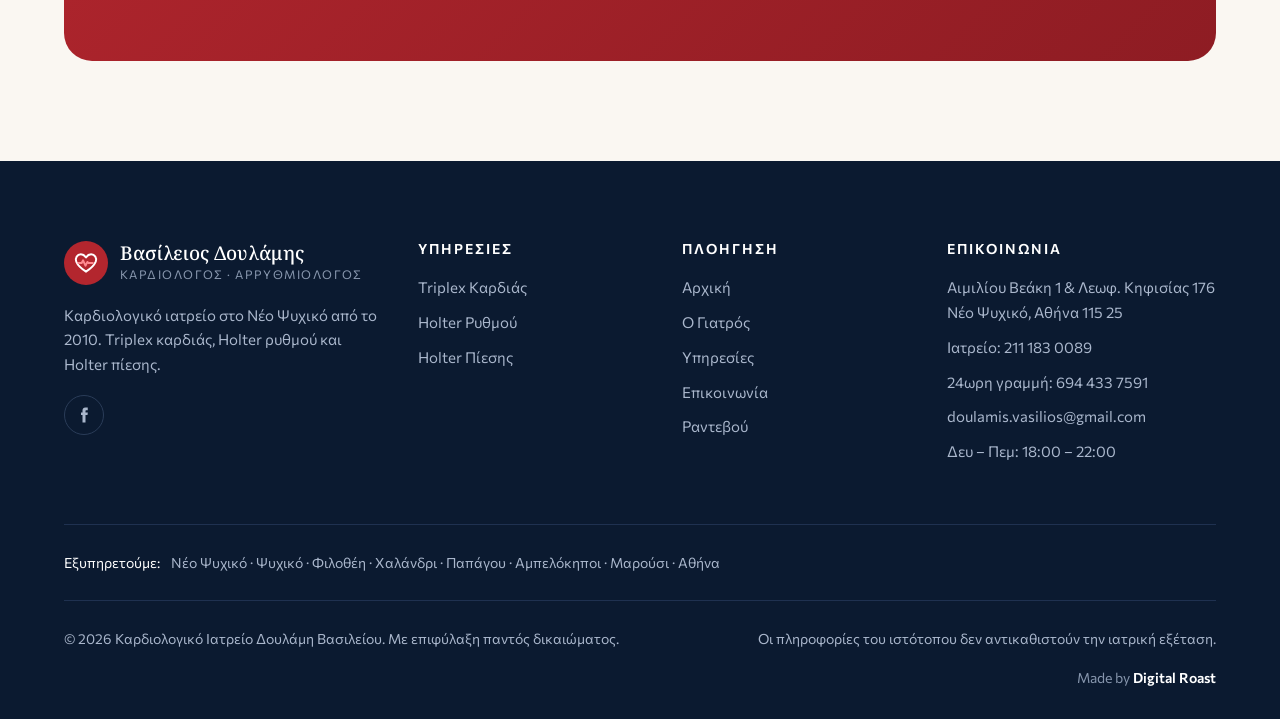
==== commit b2ca8d9c: "Add scroll animations and interactive effects; fix mobile menu - Staggered reveal animations, hero e" ====
--- a/ypiresies/index.html
+++ b/ypiresies/index.html
@@ -51,7 +51,7 @@
 <main id="main">
 
 <section class="page-hero">
-  <svg class="ecg-bg" viewBox="0 0 1200 200" preserveAspectRatio="none" aria-hidden="true"><path d="M0 100 H380 l20 -10 l15 10 h30 l18 -80 l22 160 l18 -100 l14 20 h40 l25 -18 l25 18 H1200" fill="none" stroke="#b3262e" stroke-width="2.5"/></svg>
+  <svg class="ecg-bg" viewBox="0 0 1200 200" preserveAspectRatio="none" aria-hidden="true"><path class="ecg-base" pathLength="1" d="M0 100 H380 l20 -10 l15 10 h30 l18 -80 l22 160 l18 -100 l14 20 h40 l25 -18 l25 18 H1200" fill="none" stroke="#b3262e" stroke-width="2.5"/><path class="ecg-pulse" pathLength="1" d="M0 100 H380 l20 -10 l15 10 h30 l18 -80 l22 160 l18 -100 l14 20 h40 l25 -18 l25 18 H1200" fill="none" stroke="#b3262e" stroke-width="3.5" stroke-linecap="round"/></svg>
   <div class="container">
     <div class="breadcrumb"><a href="../index.html">Αρχική</a> / Υπηρεσίες</div>
     <span class="eyebrow">Υπηρεσίες</span>
--- a/css/style.css
+++ b/css/style.css
@@ -69,10 +69,16 @@
 
 .site-header {
   position: sticky; top: 0; z-index: 100;
+  border-bottom: 1px solid var(--line);
+  transition: box-shadow .3s;
+}
+/* Blur lives on a pseudo-element so the fixed mobile menu isn't contained by the header */
+.site-header::before {
+  content: ""; position: absolute; inset: 0; z-index: -1;
   background: rgba(250, 247, 242, .94);
   backdrop-filter: blur(10px);
-  border-bottom: 1px solid var(--line);
-}
+}
+.site-header.scrolled { box-shadow: 0 8px 28px rgba(15, 35, 64, .08); }
 .site-header .container { display: flex; align-items: center; justify-content: space-between; height: 80px; }
 .logo { display: flex; align-items: center; gap: 12px; text-decoration: none; }
 .logo-mark {
@@ -333,7 +339,7 @@
 @media (max-width: 900px) {
   .nav-toggle { display: block; }
   .main-nav {
-    position: fixed; inset: 80px 0 0 0; background: var(--cream);
+    position: fixed; top: var(--nav-top, 80px); left: 0; right: 0; bottom: 0; background: var(--cream);
     padding: 20px 24px; overflow-y: auto;
     transform: translateX(100%); transition: transform .3s ease;
   }
@@ -368,3 +374,138 @@
 .footer-bottom .credit { margin-left: auto; color: #8796ad; }
 .footer-bottom .credit strong { color: #fff; font-weight: 600; }
 .footer-bottom .credit:hover strong { color: var(--red); }
+
+/* ===== Motion & interactivity ===== */
+:root { --ease: cubic-bezier(.2, .7, .2, 1); }
+
+/* Scroll progress bar */
+.scroll-progress {
+  position: fixed; top: 0; left: 0; right: 0; height: 3px; z-index: 300;
+  background: linear-gradient(90deg, var(--red), #e2555c);
+  transform-origin: 0 50%; transform: scaleX(0);
+}
+
+/* Reveal variants + stagger */
+.reveal { transition: opacity .8s var(--ease), transform .8s var(--ease); transition-delay: var(--d, 0s); }
+.reveal[data-anim="left"] { transform: translateX(-48px); }
+.reveal[data-anim="right"] { transform: translateX(48px); }
+.reveal[data-anim="zoom"] { transform: scale(.94); }
+.reveal.visible { transform: none; }
+
+/* Hero entrance on load */
+@keyframes rise { from { opacity: 0; transform: translateY(28px); } to { opacity: 1; transform: none; } }
+@keyframes pop { from { opacity: 0; transform: scale(.92); } to { opacity: 1; transform: none; } }
+.hero .container > div:first-child > *,
+.page-hero .container > * { animation: rise .9s var(--ease) both; }
+.hero .container > div:first-child > :nth-child(2), .page-hero .container > :nth-child(2) { animation-delay: .1s; }
+.hero .container > div:first-child > :nth-child(3), .page-hero .container > :nth-child(3) { animation-delay: .2s; }
+.hero .container > div:first-child > :nth-child(4), .page-hero .container > :nth-child(4) { animation-delay: .3s; }
+.hero .container > div:first-child > :nth-child(5), .page-hero .container > :nth-child(5) { animation-delay: .4s; }
+.hero-visual { animation: pop 1.1s .25s var(--ease) both; }
+@keyframes float { 50% { transform: translateY(-10px); } }
+.photo-badge { animation: float 5s ease-in-out infinite; }
+
+/* ECG line: draws in, then a pulse travels along it like a monitor */
+@keyframes ecgDraw { to { stroke-dashoffset: 0; } }
+@keyframes ecgPulse { to { stroke-dashoffset: -1; } }
+.ecg-bg .ecg-base { stroke-dasharray: 1; stroke-dashoffset: 1; animation: ecgDraw 2.6s .3s ease-out forwards; opacity: .55; }
+.ecg-bg .ecg-pulse { stroke-dasharray: .07 .93; animation: ecgPulse 3.2s 2.4s linear infinite; stroke-dashoffset: .07; }
+
+/* Heartbeat */
+@keyframes beat { 0%, 60%, 100% { transform: scale(1); } 15% { transform: scale(1.14); } 30% { transform: scale(.98); } 45% { transform: scale(1.08); } }
+.logo-mark svg { animation: beat 1.8s ease-in-out infinite; }
+.card:hover .icon svg, .contact-list li:hover .ic svg, .info-box:hover h3 svg { animation: beat 1.2s ease-in-out infinite; }
+
+/* Card spotlight + tilt (tilt set from JS) */
+.card { transform-style: preserve-3d; will-change: transform; }
+.card::after {
+  content: ""; position: absolute; inset: 0; border-radius: inherit; pointer-events: none;
+  background: radial-gradient(360px circle at var(--mx, 50%) var(--my, 50%), rgba(179, 38, 46, .09), transparent 60%);
+  opacity: 0; transition: opacity .3s;
+}
+.card:hover::after { opacity: 1; }
+.card .icon { transition: transform .4s var(--ease), background .3s; }
+.card:hover .icon { transform: translateZ(30px); background: #f8d7d9; }
+.card .more { transition: letter-spacing .3s; }
+.card:hover .more { letter-spacing: .02em; }
+
+/* Info boxes, aside, contact rows */
+.info-box { transition: transform .3s var(--ease), box-shadow .3s; }
+.info-box:hover { transform: translateY(-6px); box-shadow: var(--shadow); }
+.contact-list li { transition: transform .3s var(--ease); }
+.contact-list li:hover { transform: translateX(6px); }
+
+/* Button shine sweep */
+.btn-primary { position: relative; overflow: hidden; isolation: isolate; }
+.btn-primary::after {
+  content: ""; position: absolute; top: 0; bottom: 0; left: -60%; width: 40%; z-index: -1;
+  background: linear-gradient(100deg, transparent, rgba(255, 255, 255, .35), transparent);
+  transform: skewX(-20deg); transition: left .6s var(--ease);
+}
+.btn-primary:hover::after { left: 120%; }
+
+/* Animated nav underline (desktop) */
+@media (min-width: 901px) {
+  .main-nav > ul > li > a:not(.nav-cta) { position: relative; }
+  .main-nav > ul > li > a:not(.nav-cta)::before {
+    content: ""; position: absolute; left: 14px; right: 14px; bottom: 4px; height: 1.5px;
+    background: var(--red); transform: scaleX(0); transform-origin: right; transition: transform .35s var(--ease);
+  }
+  .main-nav > ul > li > a:not(.nav-cta):hover::before,
+  .main-nav > ul > li > a[aria-current="page"]::before { transform: scaleX(1); transform-origin: left; }
+}
+
+/* Mobile menu items slide in */
+@media (max-width: 900px) {
+  .main-nav > ul > li { opacity: 0; transform: translateX(24px); transition: opacity .4s, transform .4s var(--ease); }
+  .nav-open .main-nav > ul > li { opacity: 1; transform: none; }
+  .nav-open .main-nav > ul > li:nth-child(2) { transition-delay: .05s; }
+  .nav-open .main-nav > ul > li:nth-child(3) { transition-delay: .1s; }
+  .nav-open .main-nav > ul > li:nth-child(4) { transition-delay: .15s; }
+  .nav-open .main-nav > ul > li:nth-child(5) { transition-delay: .2s; }
+  .nav-open { overflow: hidden; }
+}
+
+/* Ticker pauses on hover */
+.ticker:hover .ticker-track { animation-play-state: paused; }
+
+/* Quote: words light up one by one */
+.quote blockquote .w { opacity: .15; transition: opacity .5s; transition-delay: calc(var(--i) * 45ms + .2s); }
+.quote blockquote.visible .w { opacity: 1; }
+
+/* Timeline fills as you scroll */
+.timeline::after {
+  content: ""; position: absolute; left: 90px; top: 8px; width: 2px; margin-left: -.5px;
+  height: calc((100% - 16px) * var(--p, 0)); background: var(--red);
+}
+.timeline li::before { transition: transform .4s var(--ease); }
+.timeline li.visible::before { transform: scale(1.25); }
+@media (max-width: 640px) { .timeline::after { left: 6px; } }
+
+/* FAQ */
+@keyframes fadeDown { from { opacity: 0; transform: translateY(-8px); } to { opacity: 1; transform: none; } }
+.faq details[open] p { animation: fadeDown .35s var(--ease); }
+.faq summary::after { transition: transform .3s; }
+.faq details { transition: border-color .3s, box-shadow .3s; }
+.faq details:hover { border-color: #d9c9b6; }
+.faq details[open] { box-shadow: var(--shadow); border-color: transparent; }
+
+/* Back to top */
+.to-top {
+  position: fixed; right: 18px; bottom: 18px; z-index: 90;
+  width: 48px; height: 48px; border-radius: 50%; border: 0; cursor: pointer;
+  background: var(--navy); color: #fff; display: grid; place-items: center;
+  box-shadow: var(--shadow); opacity: 0; transform: translateY(16px); pointer-events: none;
+  transition: opacity .3s, transform .3s var(--ease), background .2s;
+}
+.to-top.show { opacity: 1; transform: none; pointer-events: auto; }
+.to-top:hover { background: var(--red); }
+@media (max-width: 900px) { .to-top { bottom: 88px; right: 23px; } }
+
+/* Floating call button pulse ring */
+@keyframes ring { from { box-shadow: 0 0 0 0 rgba(179, 38, 46, .5); } to { box-shadow: 0 0 0 18px rgba(179, 38, 46, 0); } }
+.fab-call { animation: ring 2s infinite; }
+
+@media (prefers-reduced-motion: reduce) {
+  *, *::before, *::after { animation-duration: .01ms !important; animation-iteration-count: 1 !important; transition-duration: .01ms !important; transition-delay: 0s !important; }
+}
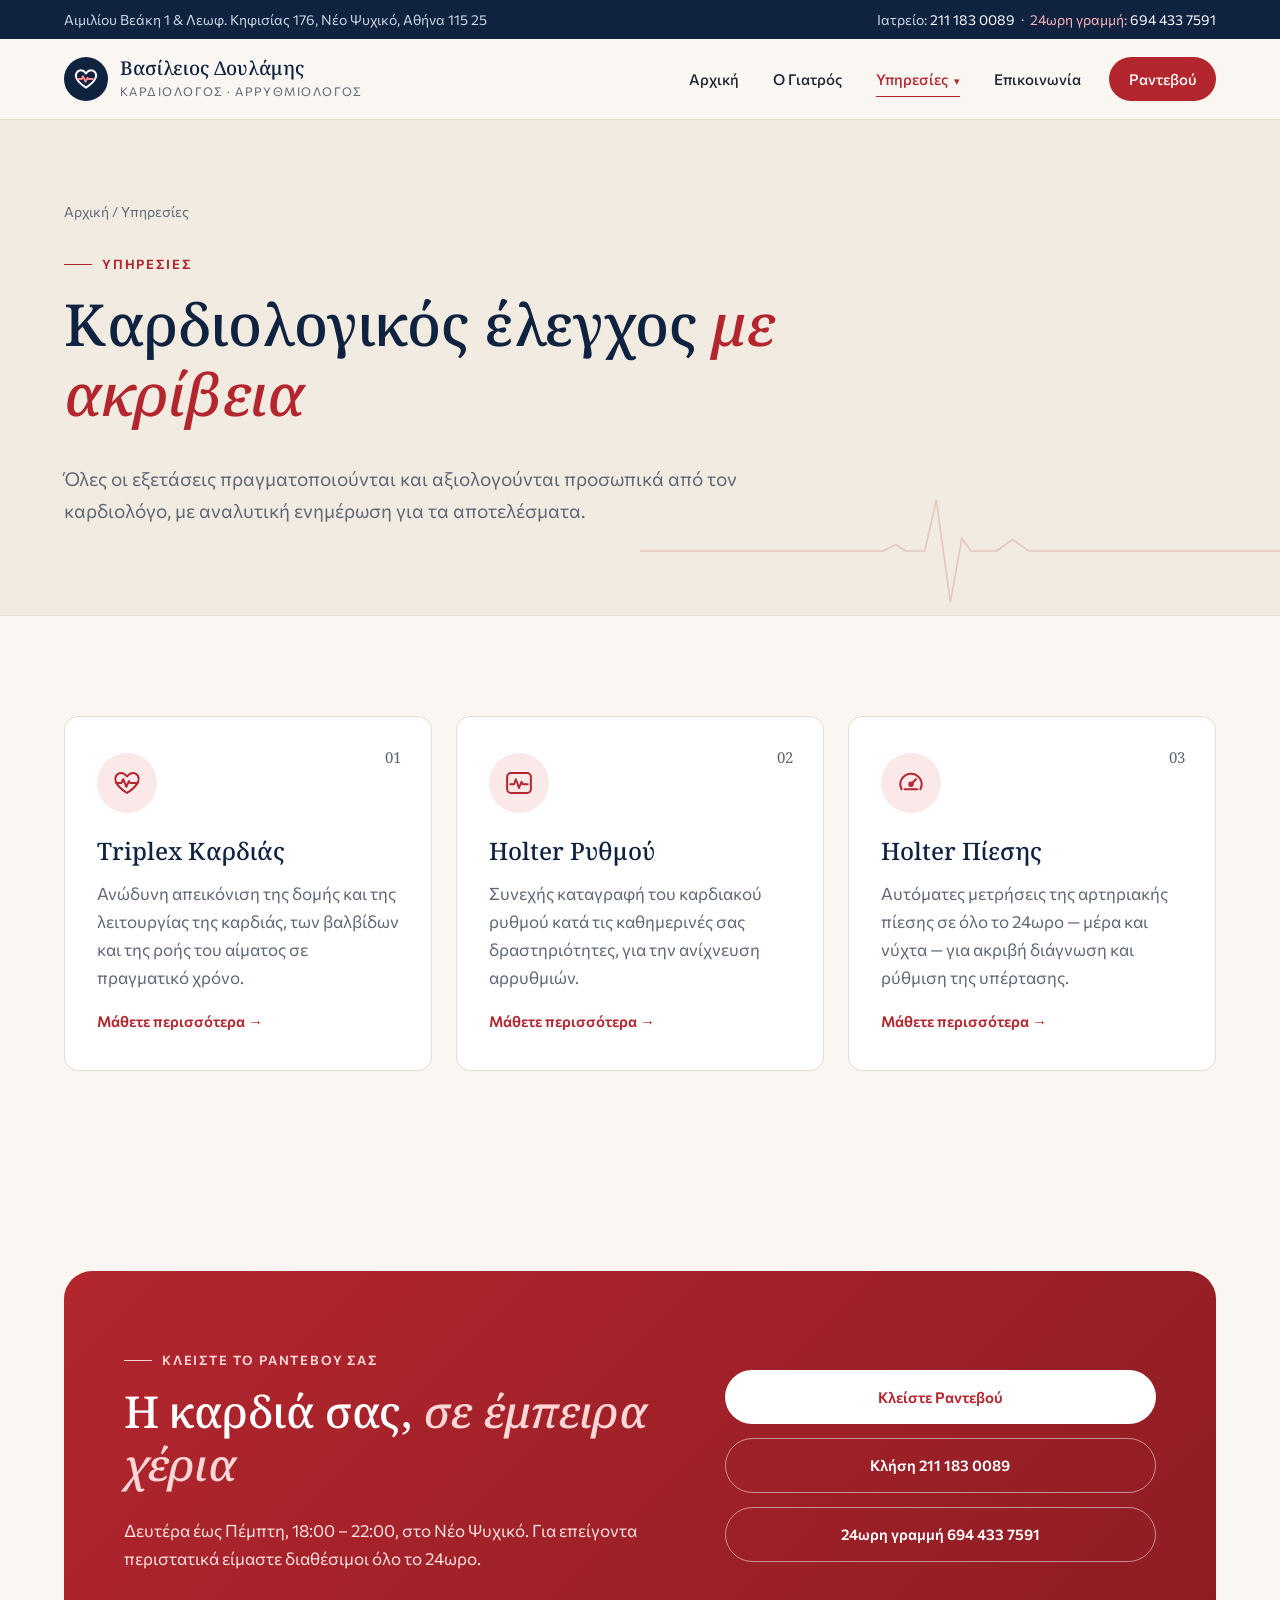
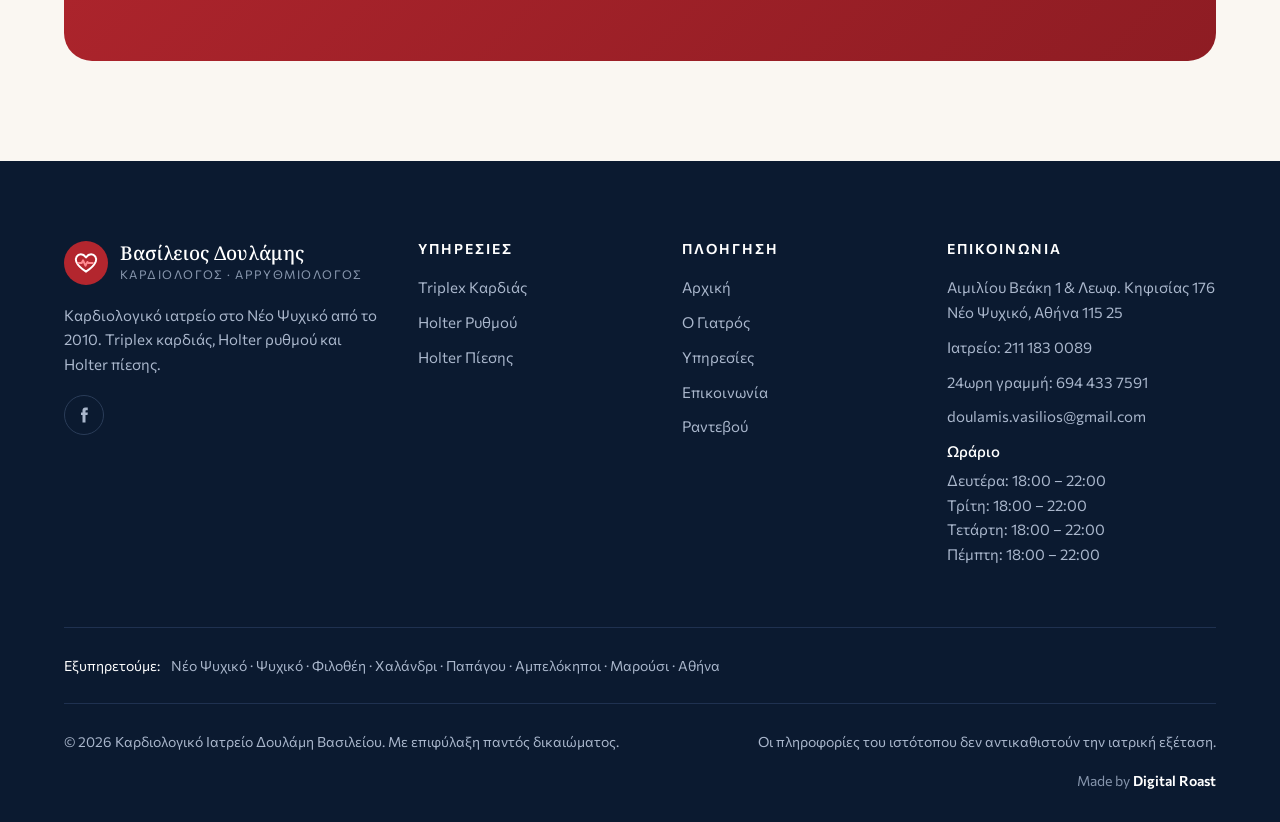
==== commit 7d9b2242: "Footer: list opening hours per day instead of Δευ – Πεμ Co-Authored-By: Claude Opus 5.5 <noreply@ant" ====
--- a/ypiresies/index.html
+++ b/ypiresies/index.html
@@ -138,7 +138,11 @@
           <li><a href="tel:+302111830089">Ιατρείο: 211 183 0089</a></li>
           <li><a href="tel:+306944337591">24ωρη γραμμή: 694 433 7591</a></li>
           <li><a href="mailto:doulamis.vasilios@gmail.com">doulamis.vasilios@gmail.com</a></li>
-          <li>Δευ – Πεμ: 18:00 – 22:00</li>
+          <li class="f-hours"><strong>Ωράριο</strong>
+            <span>Δευτέρα: 18:00 – 22:00</span>
+            <span>Τρίτη: 18:00 – 22:00</span>
+            <span>Τετάρτη: 18:00 – 22:00</span>
+            <span>Πέμπτη: 18:00 – 22:00</span></li>
         </ul>
       </div>
     </div>
--- a/css/style.css
+++ b/css/style.css
@@ -509,3 +509,72 @@
 @media (prefers-reduced-motion: reduce) {
   *, *::before, *::after { animation-duration: .01ms !important; animation-iteration-count: 1 !important; transition-duration: .01ms !important; transition-delay: 0s !important; }
 }
+
+/* ===== Location / map ===== */
+.location { display: grid; grid-template-columns: 1fr 1.25fr; gap: 56px; align-items: center; }
+.location h2 { font-size: clamp(30px, 3.6vw, 44px); }
+.location .contact-list { margin: 10px 0 30px; }
+.location-map {
+  position: relative; border-radius: 24px; overflow: hidden; min-height: 480px;
+  border: 1px solid var(--line); box-shadow: var(--shadow); background: var(--sand);
+}
+.location-map iframe { position: absolute; inset: 0; width: 100%; height: 100%; border: 0; }
+.map-chip {
+  position: absolute; left: 20px; bottom: 20px; right: 20px; max-width: 340px;
+  background: #fff; border-radius: var(--radius); padding: 14px 18px; box-shadow: var(--shadow);
+  display: flex; gap: 12px; align-items: center; pointer-events: none;
+}
+.map-chip .ic { width: 42px; height: 42px; border-radius: 50%; background: var(--red); display: grid; place-items: center; flex-shrink: 0; animation: ring 2s infinite; }
+.map-chip strong { display: block; color: var(--navy); font-size: 15px; }
+.map-chip span { font-size: 13px; color: var(--muted); }
+.map-head { display: flex; justify-content: space-between; align-items: center; gap: 20px; flex-wrap: wrap; margin-top: 70px; }
+.map-head h2 { font-size: clamp(28px, 3vw, 38px); margin: 0; }
+.map-head + .map { margin-top: 24px; }
+@media (max-width: 900px) {
+  .location { grid-template-columns: 1fr; gap: 36px; }
+  .location-map { min-height: 380px; }
+}
+
+/* Phone booking card (contact page) */
+.booking-card { padding: 44px 40px; border-radius: 20px; }
+.booking-card h2 { color: #fff; font-size: 32px; }
+.booking-card h2 em { color: #ff9ea3; }
+.booking-card .eyebrow { color: #ff9ea3; }
+.booking-card .btn { width: 100%; margin-top: 12px; font-size: 16px; padding: 16px 24px; }
+@media (max-width: 640px) { .booking-card { padding: 32px 22px; } }
+
+/* ===== Real photos ===== */
+.photo img { object-position: center 30%; }
+
+/* ===== Gallery (Το ιατρείο) ===== */
+.gallery { display: grid; grid-template-columns: repeat(4, 1fr); grid-auto-rows: 220px; gap: 16px; }
+.g-item { position: relative; display: block; overflow: hidden; border-radius: var(--radius); box-shadow: var(--shadow); background: var(--sand); }
+.g-item img { width: 100%; height: 100%; object-fit: cover; display: block; transition: transform .7s var(--ease); }
+.g-main { grid-column: span 2; grid-row: span 2; }
+.g-cap {
+  position: absolute; left: 14px; bottom: 14px; background: rgba(15,35,64,.82); color: #fff;
+  font-size: 13px; letter-spacing: .04em; padding: 6px 12px; border-radius: 999px; backdrop-filter: blur(4px);
+}
+@media (hover: hover) { .g-item:hover img { transform: scale(1.05); } }
+@media (max-width: 900px) {
+  .gallery { grid-template-columns: repeat(2, 1fr); grid-auto-rows: 170px; gap: 12px; }
+}
+@media (max-width: 520px) {
+  .gallery { grid-auto-rows: 130px; }
+  .g-main { grid-row: span 2; }
+}
+
+/* Lightbox */
+.lightbox { position: fixed; inset: 0; z-index: 1000; background: rgba(8,18,34,.92); display: none; align-items: center; justify-content: center; padding: 56px 16px; }
+.lightbox.open { display: flex; }
+.lightbox img { max-width: min(1200px, 100%); max-height: 100%; border-radius: 10px; box-shadow: 0 20px 60px rgba(0,0,0,.5); }
+.lightbox button { position: absolute; background: rgba(255,255,255,.12); color: #fff; border: 0; width: 46px; height: 46px; border-radius: 50%; font-size: 24px; line-height: 1; cursor: pointer; }
+.lightbox button:hover { background: rgba(255,255,255,.25); }
+.lightbox .lb-close { top: 14px; right: 14px; }
+.lightbox .lb-prev { left: 14px; top: 50%; transform: translateY(-50%); }
+.lightbox .lb-next { right: 14px; top: 50%; transform: translateY(-50%); }
+.lightbox .lb-cap { position: absolute; bottom: 16px; left: 0; right: 0; text-align: center; color: rgba(255,255,255,.8); font-size: 14px; }
+
+/* Footer: detailed opening hours */
+.f-hours strong { display: block; color: #fff; font-weight: 500; margin-bottom: 4px; }
+.f-hours span { display: block; }
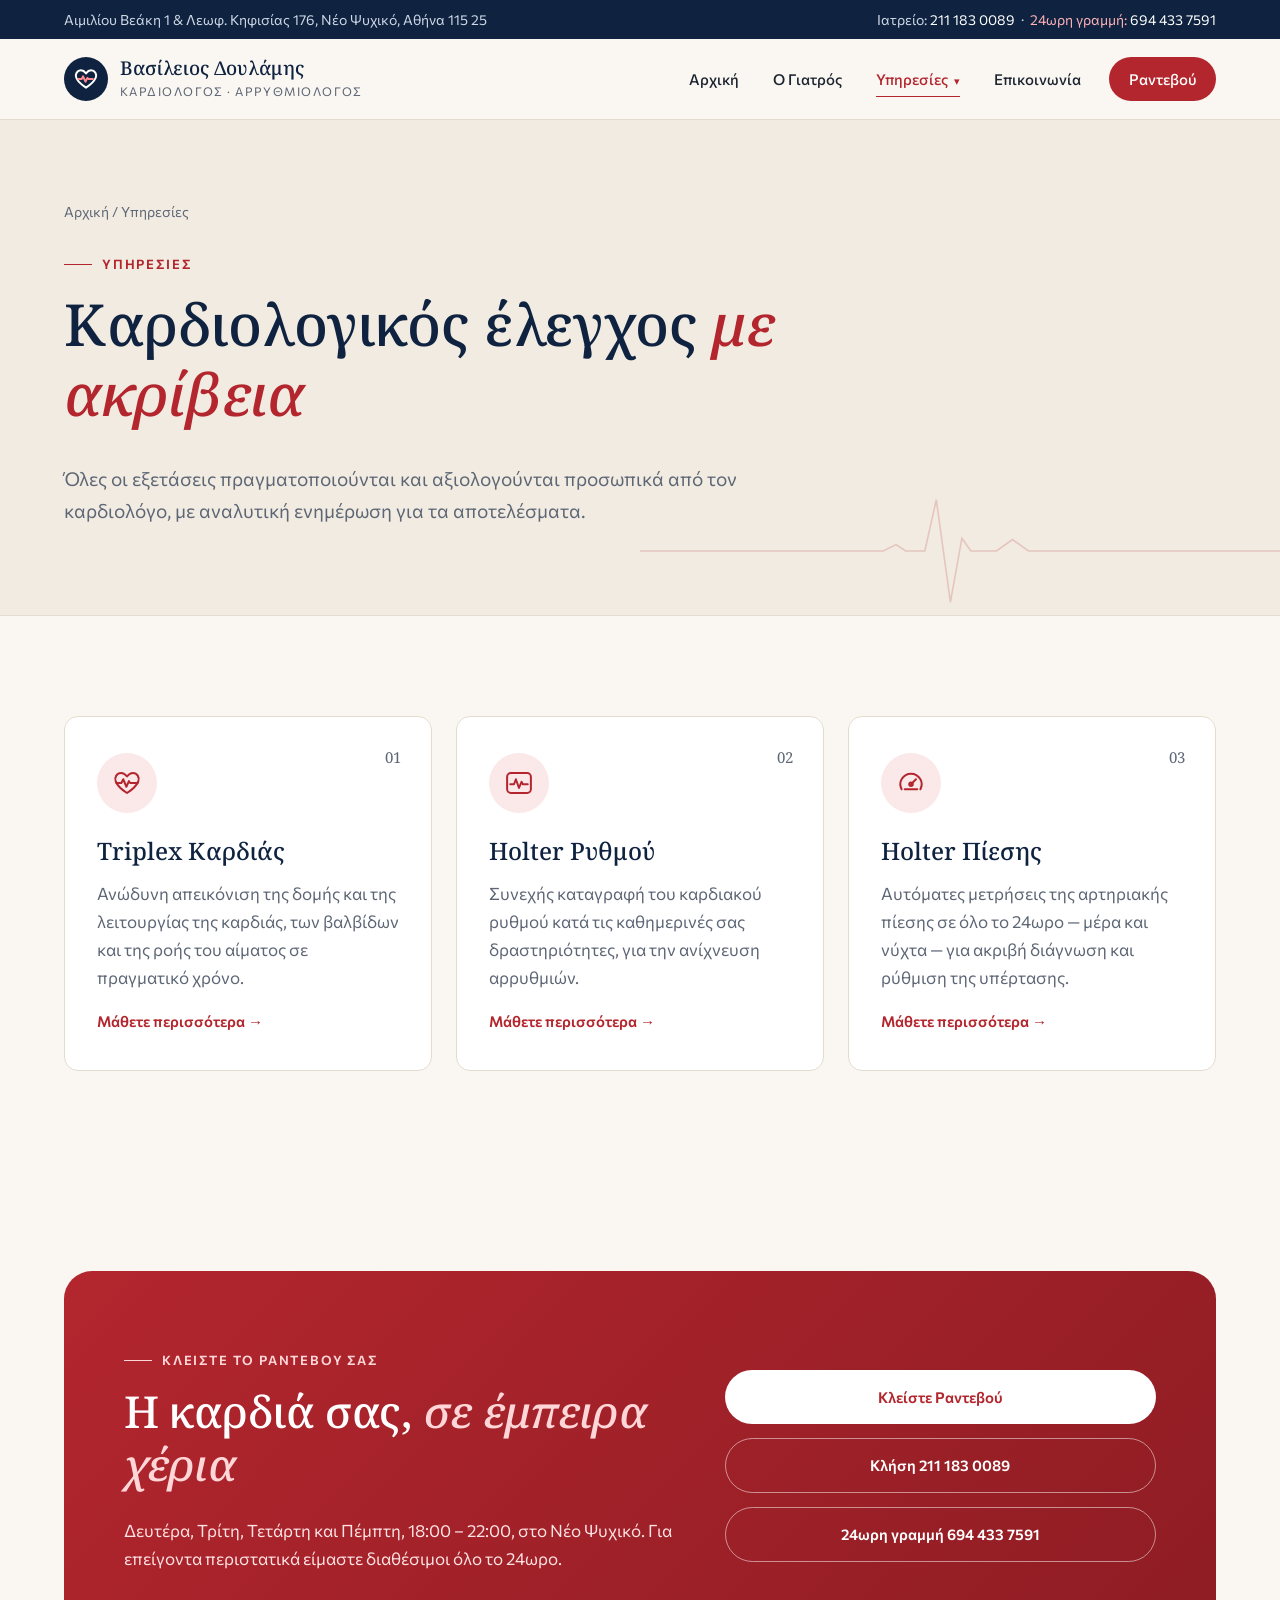
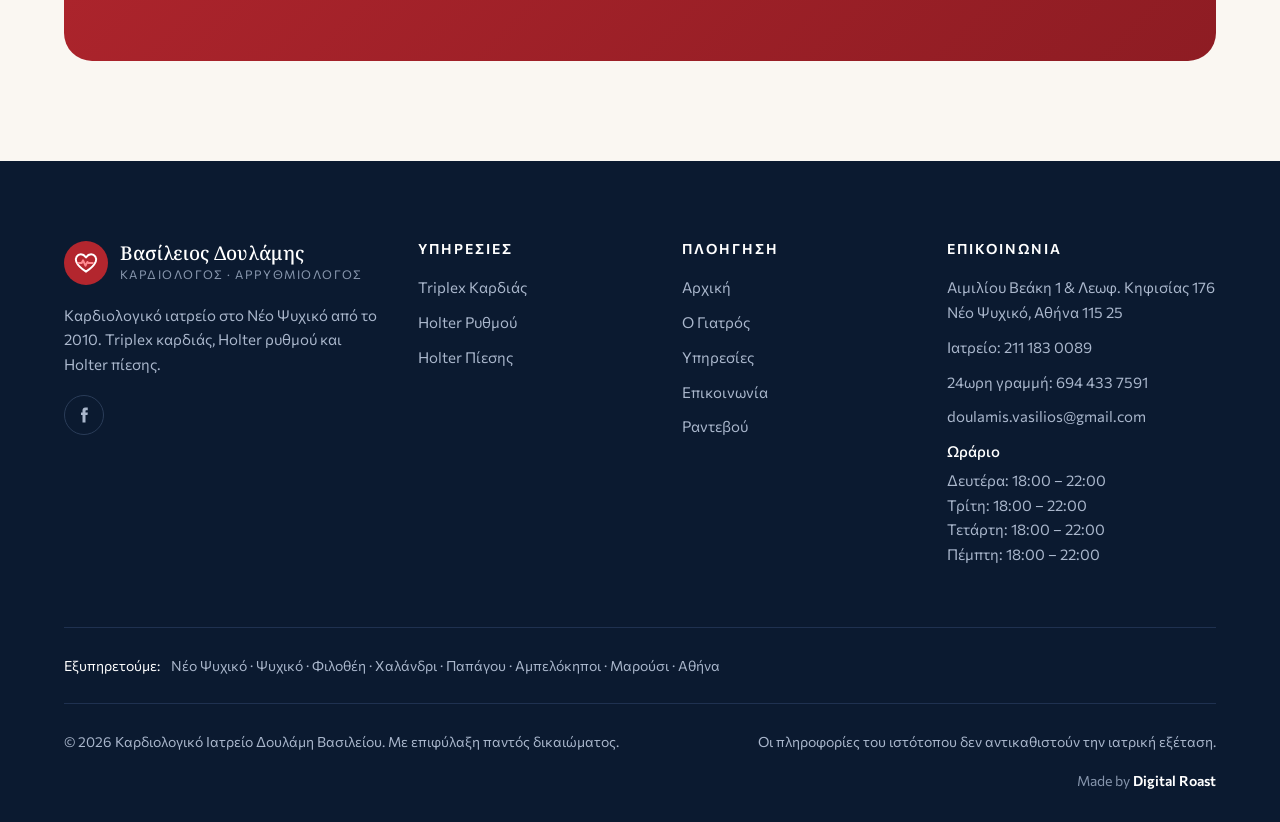
==== commit 17945ee3: "List opening days explicitly across all pages Co-Authored-By: Claude Opus 5.5 <noreply@anthropic.com" ====
--- a/ypiresies/index.html
+++ b/ypiresies/index.html
@@ -93,7 +93,7 @@
       <div>
         <span class="eyebrow">Κλείστε το ραντεβού σας</span>
         <h2>Η καρδιά σας, <em>σε έμπειρα χέρια</em></h2>
-        <p>Δευτέρα έως Πέμπτη, 18:00 – 22:00, στο Νέο Ψυχικό. Για επείγοντα περιστατικά είμαστε διαθέσιμοι όλο το 24ωρο.</p>
+        <p>Δευτέρα, Τρίτη, Τετάρτη και Πέμπτη, 18:00 – 22:00, στο Νέο Ψυχικό. Για επείγοντα περιστατικά είμαστε διαθέσιμοι όλο το 24ωρο.</p>
       </div>
       <div class="cta-actions">
         <a class="btn btn-primary" href="../epikoinonia.html#booking">Κλείστε Ραντεβού</a>
